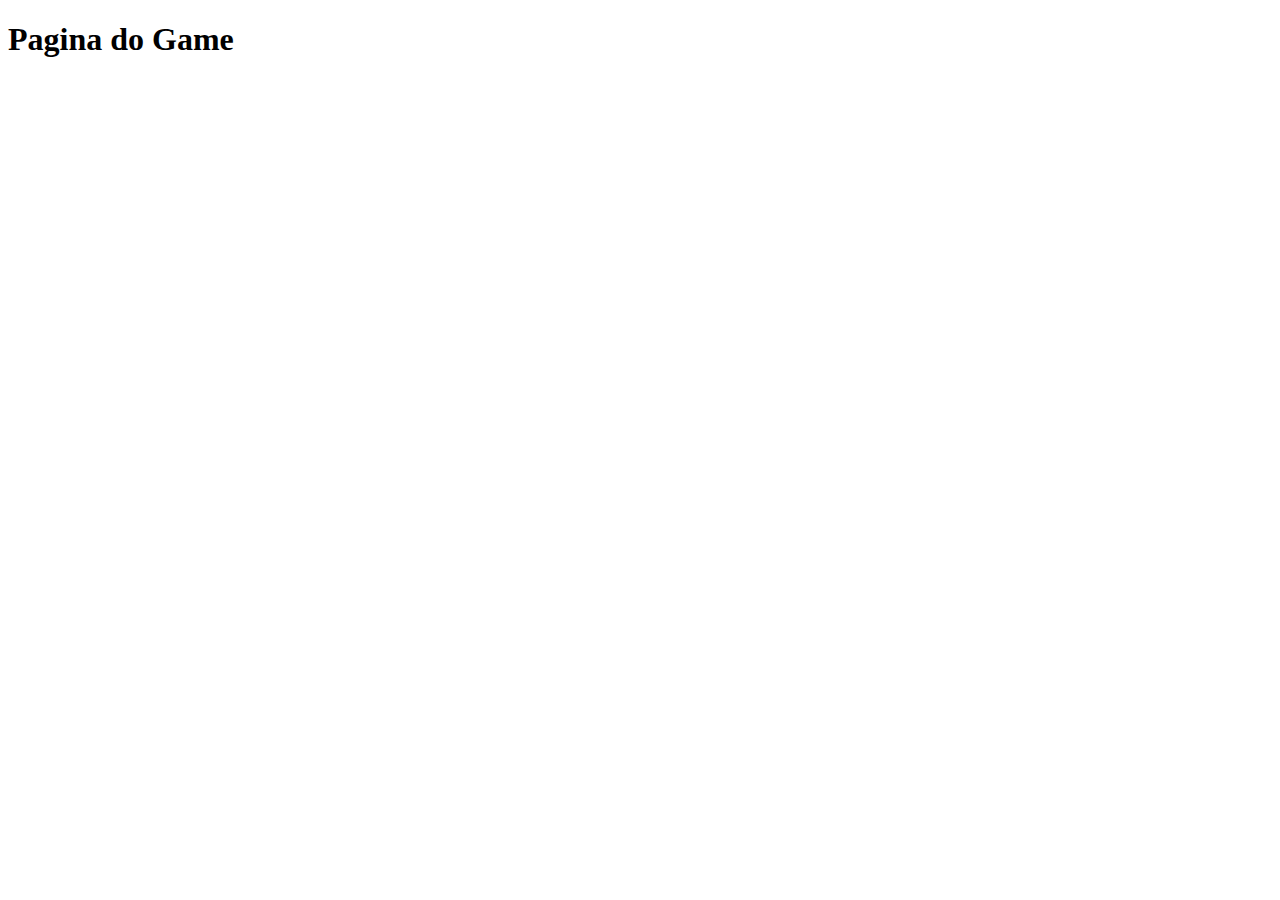
==== pages/game.html @ 8349f7f7 "update" ====
<!DOCTYPE html>
<html lang="pt-br">
<head>
    <meta charset="UTF-8">
    <meta http-equiv="X-UA-Compatible" content="IE=edge">
    <meta name="viewport" content="width=device-width, initial-scale=1.0">
    <title>Memory Game</title>
</head>
<body>
    <h1>Pagina do Game</h1>
</body>
</html>
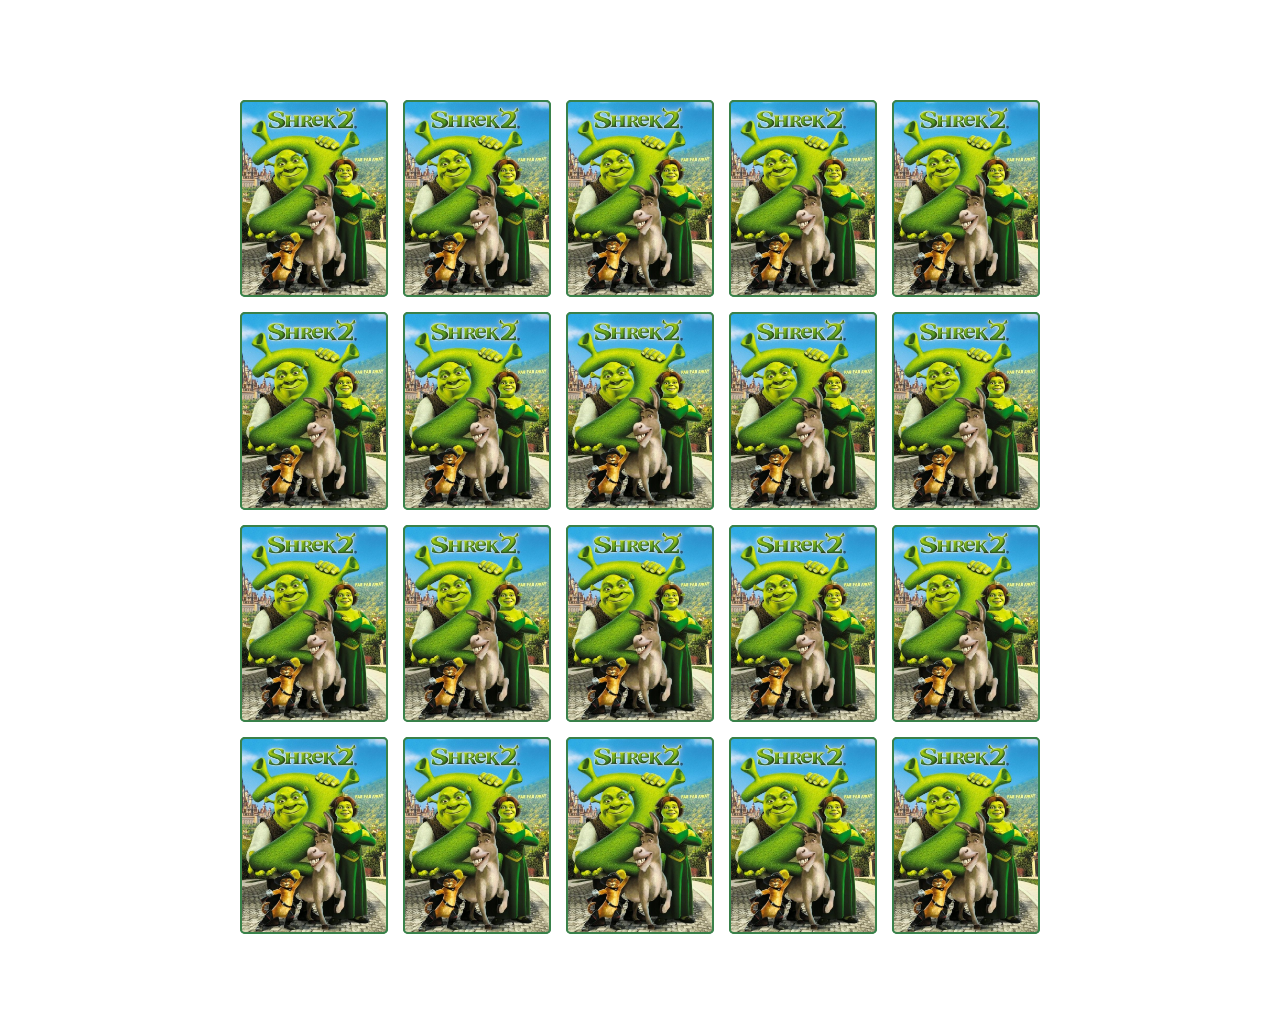
==== commit ae7c999c: "update" ====
--- a/pages/game.html
+++ b/pages/game.html
@@ -4,9 +4,20 @@
     <meta charset="UTF-8">
     <meta http-equiv="X-UA-Compatible" content="IE=edge">
     <meta name="viewport" content="width=device-width, initial-scale=1.0">
+
+    <link rel="stylesheet" href="../css/reset.css">
+    <link rel="stylesheet" href="../css/game.css">
+    <script defer src="../js/game.js"></script>
+
     <title>Memory Game</title>
+
 </head>
 <body>
-    <h1>Pagina do Game</h1>
+    
+    <div class="grid">
+       
+
+    </div>
+
 </body>
 </html>--- a/css/game.css
+++ b/css/game.css
@@ -0,0 +1,50 @@
+.grid{
+    display: grid;
+    grid-template-columns: repeat(5, 1fr); /*1 fraçao*/
+    gap: 15px;
+    width: 100%;
+    max-width: 800px;
+    margin: 100px auto;
+}
+
+.card{
+    aspect-ratio: 3/4 ; /*proporçao responsiva*/
+    width: 100%;
+    border-radius: 5px;
+    position: relative;
+    transition: all 400ms ease;
+    transform-style: preserve-3d;
+}
+
+.face{
+    width: 100%;
+    height: 100%;
+    position:absolute;
+    background-size: cover;
+    background-position: center;
+    border: 2px solid #39814a;
+    border-radius: 5px;
+    transition: all 400ms ease;
+}
+
+.front{
+    
+    transform:rotateY(180deg)
+}
+
+.back{
+    background-image: url('../imagens/back.png');
+   
+    backface-visibility: hidden;
+}
+
+.reveal-card{
+ 
+    transform: rotateY(180deg);
+}
+
+.disabled-card{
+    filter: saturate(0);
+    opacity: 0.5;
+}
+
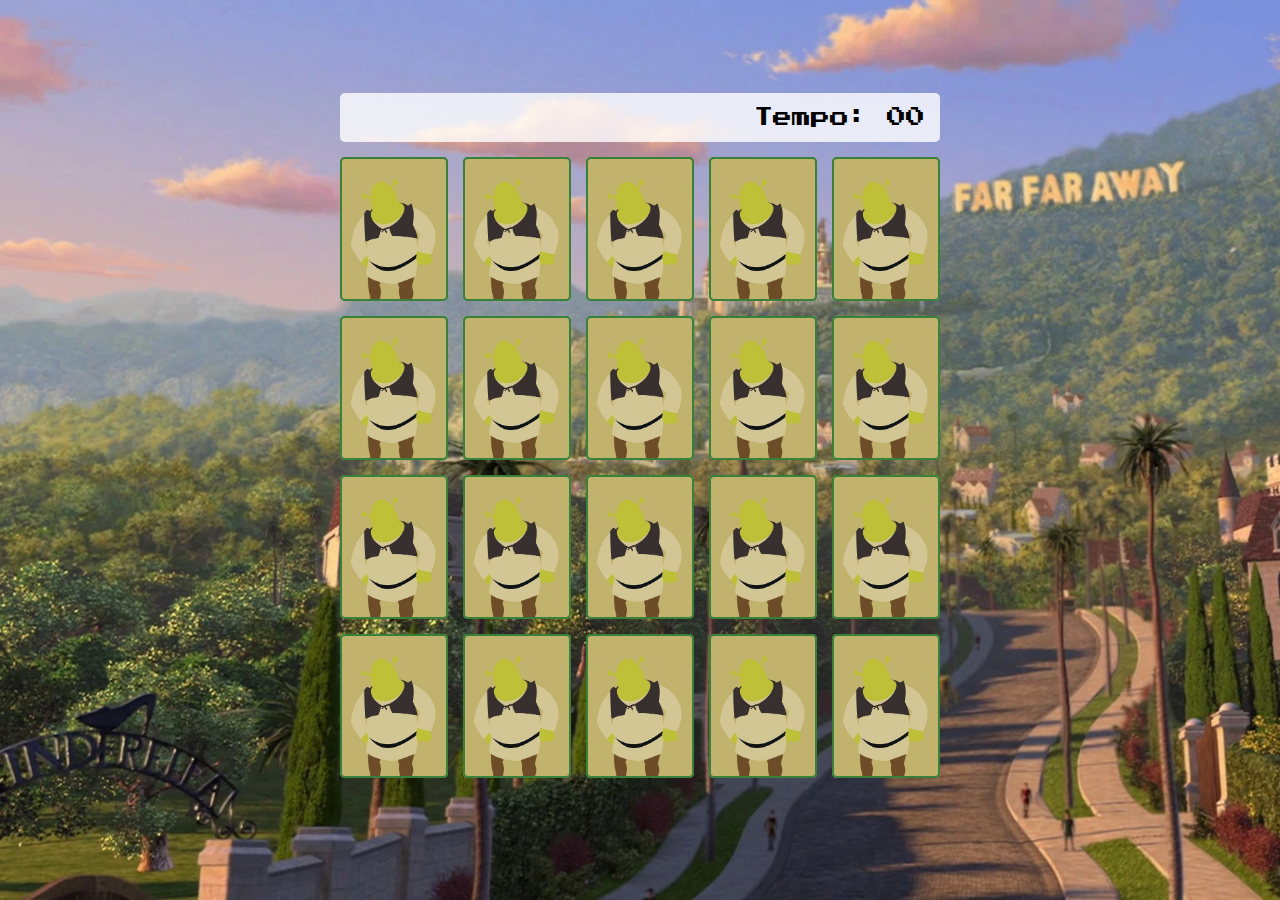
==== commit 6e8f08c9: "update" ====
--- a/pages/game.html
+++ b/pages/game.html
@@ -5,6 +5,7 @@
     <meta http-equiv="X-UA-Compatible" content="IE=edge">
     <meta name="viewport" content="width=device-width, initial-scale=1.0">
 
+    <link rel="shortcut icon" href="../imagens/favicon.ico" type="image/x-icon">
     <link rel="stylesheet" href="../css/reset.css">
     <link rel="stylesheet" href="../css/game.css">
     <script defer src="../js/game.js"></script>
@@ -14,10 +15,16 @@
 </head>
 <body>
     
-    <div class="grid">
-       
+    <main>
+    <header>
+        <span class="player"></span>
+        <span>Tempo: <span class="timer">00</span></span>
+    </header>
 
-    </div>
+    <div class="grid"></div>
+
+    </main>
+
 
 </body>
 </html>--- a/css/game.css
+++ b/css/game.css
@@ -1,40 +1,64 @@
-.grid{
+main {
+    display: flex;
+    flex-direction: column;
+    width: 100%;
+    background-image: url('../imagens/bg.jpg');
+    background-size: cover;
+    min-height: 100vh;
+    align-items: center;
+    justify-content: center;
+    padding: 20px 20px 50px;
+  }
+
+header {
+    display: flex;
+    align-items: center;
+    justify-content: space-between;
+    background-color: rgba(255, 255, 255, 0.8);
+    font-size: 1.2em;
+    width: 100%;
+    max-width: 600px;
+    padding: 15px;
+    margin: 0 0 15px;
+    border-radius: 5px;
+  }
+
+  .grid {
     display: grid;
-    grid-template-columns: repeat(5, 1fr); /*1 fraçao*/
+    grid-template-columns: repeat(5, 1fr);
     gap: 15px;
     width: 100%;
-    max-width: 800px;
-    margin: 100px auto;
-}
+    max-width: 600px;
+    margin: 0 auto;
+  }
 
-.card{
-    aspect-ratio: 3/4 ; /*proporçao responsiva*/
+.card {
+    aspect-ratio: 3/4;
     width: 100%;
     border-radius: 5px;
     position: relative;
     transition: all 400ms ease;
     transform-style: preserve-3d;
-}
+    background-color: #ccc;
+  }
 
-.face{
+  .face {
     width: 100%;
     height: 100%;
-    position:absolute;
+    position: absolute;
     background-size: cover;
     background-position: center;
-    border: 2px solid #39814a;
+    border: 2px solid #39813a;
     border-radius: 5px;
     transition: all 400ms ease;
-}
+  }
 
 .front{
-    
     transform:rotateY(180deg)
 }
 
 .back{
-    background-image: url('../imagens/back.png');
-   
+    background-image: url('../imagens/back4.png');
     backface-visibility: hidden;
 }
 
